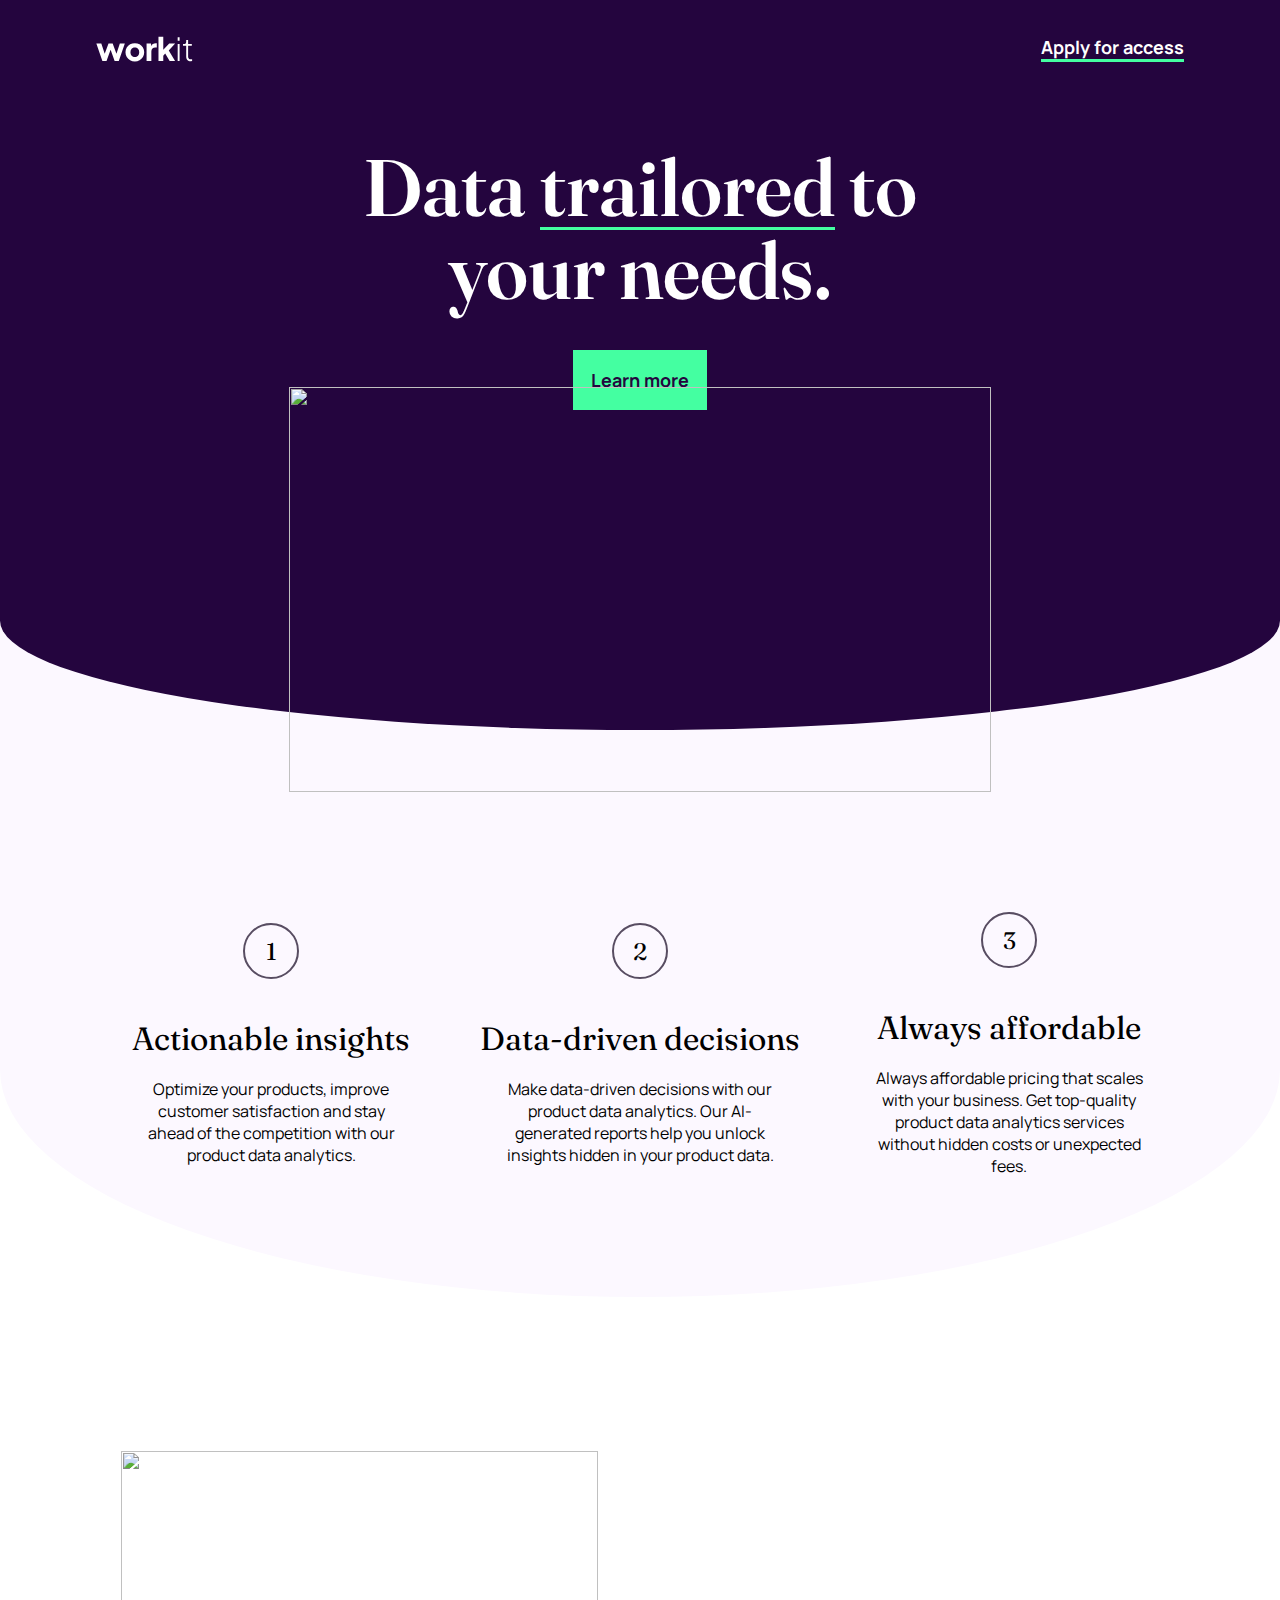
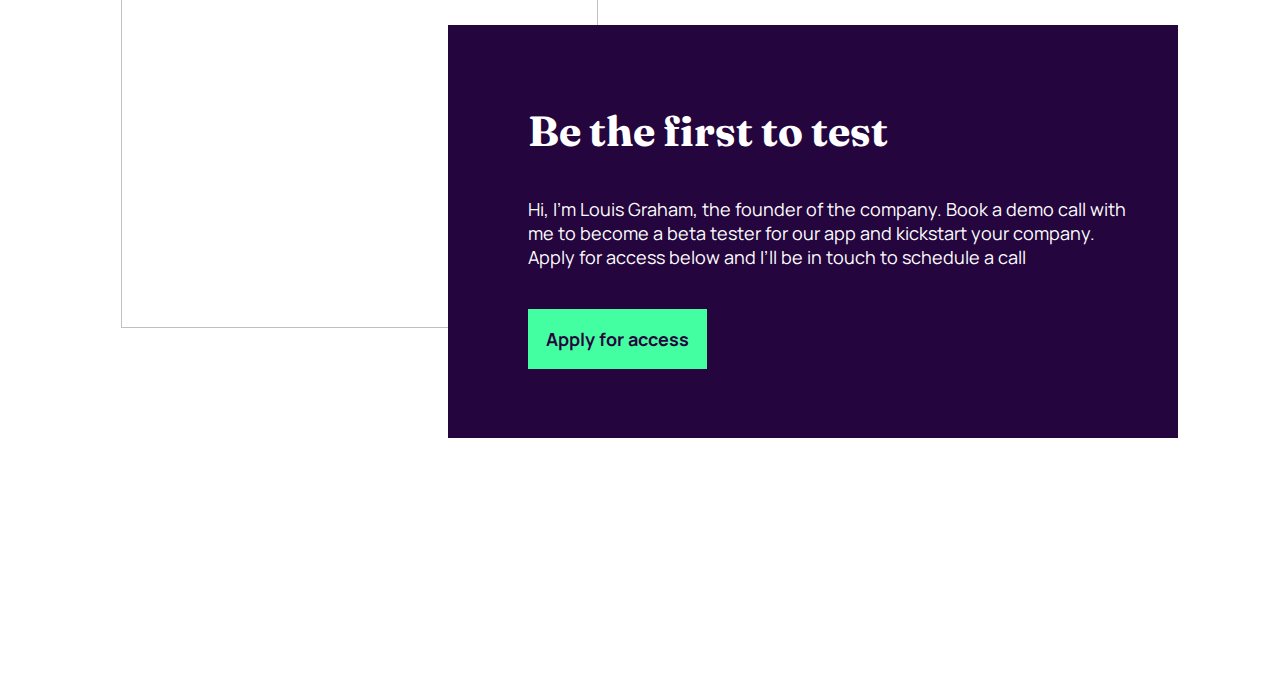
==== index.html @ 94dd2096 "completed" ====
<!DOCTYPE html>
<html lang="en">
  <head>
    <meta charset="UTF-8" />
    <meta name="viewport" content="width=device-width, initial-scale=1.0" />

    <link rel="preconnect" href="https://fonts.googleapis.com" />
    <link rel="preconnect" href="https://fonts.gstatic.com" crossorigin />
    <link
      href="https://fonts.googleapis.com/css2?family=Fraunces:opsz,wght@9..144,600&family=Manrope&display=swap"
      rel="stylesheet"
    />
    <link rel="stylesheet" href="style.css" />

    <title>Workit landing page</title>
  </head>
  <body>
    <main class="container">
      <header>
        <div class="heading">
          <svg
            xmlns="http://www.w3.org/2000/svg"
            width="97"
            height="26"
            viewBox="0 0 97 26"
          >
            <path
              fill="#FFF"
              d="m10.528 25 4.064-11.2L18.624 25h4.16l6.048-17.472H23.84l-3.392 10.144-3.776-10.144h-4.16L8.704 17.672 5.312 7.528H.352L6.368 25h4.16Zm28.324.384c1.728 0 3.296-.395 4.704-1.184a9.132 9.132 0 0 0 3.376-3.248c.842-1.376 1.264-2.939 1.264-4.688 0-1.77-.422-3.339-1.264-4.704a9.173 9.173 0 0 0-3.376-3.232c-1.408-.79-2.976-1.184-4.704-1.184-1.728 0-3.302.395-4.72 1.184a9.138 9.138 0 0 0-3.392 3.232c-.843 1.365-1.264 2.933-1.264 4.704 0 1.75.42 3.312 1.264 4.688a9.097 9.097 0 0 0 3.392 3.248c1.418.79 2.992 1.184 4.72 1.184Zm0-4.32c-1.302 0-2.363-.448-3.184-1.344-.822-.896-1.232-2.048-1.232-3.456 0-1.387.41-2.533 1.232-3.44.82-.907 1.882-1.36 3.184-1.36 1.3 0 2.357.453 3.168 1.36.81.907 1.216 2.053 1.216 3.44 0 1.408-.406 2.56-1.216 3.456-.811.896-1.867 1.344-3.168 1.344ZM55.367 25v-9.408c0-1.301.363-2.31 1.088-3.024.725-.715 1.675-1.072 2.848-1.072h1.504v-4.16h-1.024c-1.067 0-2.01.197-2.832.592-.821.395-1.456 1.136-1.904 2.224V7.528h-4.48V25h4.8Zm11.908 0v-5.344l1.92-2.112L73.643 25h5.44l-6.304-10.432 6.336-7.04h-5.92l-5.92 6.304V.776h-4.8V25h4.8ZM83.598 4.68V1.16h-1.92v3.52h1.92Zm0 20.32V8.008h-1.92V25h1.92Zm11.012.192c.17 0 .405-.01.704-.032.298-.021.565-.064.8-.128v-1.76a11.29 11.29 0 0 1-1.216.096c-.768 0-1.355-.139-1.76-.416a2.012 2.012 0 0 1-.816-1.088 4.628 4.628 0 0 1-.208-1.376V9.832h3.712V8.008h-3.712V4.04h-1.92v1.824c0 .661-.176 1.184-.528 1.568-.352.384-.838.576-1.456.576h-1.216v1.824h3.2v10.656c0 1.536.378 2.704 1.136 3.504.757.8 1.85 1.2 3.28 1.2Z"
            />
          </svg>
          <p><a href="#"> Apply for access </a></p>
        </div>
        <div class="heading-text">
          Data <span>trailored</span> to <br />
          your needs.
        </div>
        <div class="learn-more">
          <a href="#">Learn more</a>
        </div>
      </header>
      <div class="product">
        <div class="heading-secondary">
          <img src="./assets/images/image-hero.webp" alt="" />
          <div class="details-content">
            <div class="details">
              <p class="number">1</p>
              <div class="details-text">
                <p class="heading-small">Actionable insights</p>
                <p class="text">
                  Optimize your products, improve customer satisfaction and stay
                  ahead of the competition with our product data analytics.
                </p>
              </div>
            </div>
            <div class="details">
              <p class="number">2</p>
              <div class="details-text">
                <p class="heading-small">Data-driven decisions</p>
                <p class="text">
                  Make data-driven decisions with our product data analytics.
                  Our AI-generated reports help you unlock insights hidden in
                  your product data.
                </p>
              </div>
            </div>
            <div class="details">
              <p class="number">3</p>
              <div class="details-text">
                <p class="heading-small">Always affordable</p>
                <p class="text">
                  Always affordable pricing that scales with your business. Get
                  top-quality product data analytics services without hidden
                  costs or unexpected fees.
                </p>
              </div>
            </div>
          </div>
        </div>
      </div>
    </main>

    <div class="action">
      <img src="./assets/images/image-founder.webp" alt="" />
      <div class="action-content">
        <div class="heading-mid">Be the first to test</div>
        <p>
          Hi, I'm Louis Graham, the founder of the company. Book a demo call
          with me to become a beta tester for our app and kickstart your
          company. Apply for access below and I’ll be in touch to schedule a
          call
        </p>
        <a href="#">Apply for access</a>
      </div>
    </div>

    <div class="secondary-logo">
      <img src="./assets/images/logo-dark.svg" alt="" srcset="" />
    </div>
    <footer>
      <div class="footer">
        <a href="#" class="socials">
          <img src="./assets/images/icon-facebook.svg" alt="" />
        </a>
        <a href="#">
          <img src="./assets/images/icon-twitter.svg" alt="" />
        </a>

        <a href="#">
          <img src="./assets/images/icon-instagram.svg" alt="" />
        </a>
      </div>
    </footer>
  </body>
</html>
---- style.css ----
* {
  padding: 0;
  margin: 0;
  box-sizing: border-box;
}

body {
  max-width: 1440px;
}

.container {
  position: relative;
}

header {
  color: #fff;
  height: 730px;
  width: 100%;
  position: relative;
  overflow: hidden;
}

@media only screen and (max-width: 768px) {
  header {
    height: 540.24px;
  }
}

@media only screen and (max-width: 481px) {
  header {
    height: 481.71px;
  }
}

header:before {
  content: "";
  position: absolute;
  top: 0px;
  left: 0px;
  width: 100%;
  height: 100%;
  background-color: #24053e;
  z-index: -1;
  border-radius: 0 0 50% 50% / 0 0 15% 15%;
  /* clip-path: circle(61vh at 50% -6vh);
  transform: scale(1.9); */
}

header .heading {
  padding: 35px 95.76px 35px 95.76px;
  display: flex;
  align-items: center;
  justify-content: space-between;
}

@media only screen and (max-width: 768px) {
  header .heading {
    padding: 30px 24.61px 0px 24.61px;
    display: flex;
    align-items: center;
    justify-content: space-between;
  }
}

a:link {
  display: inline-block;
  cursor: pointer;
  text-align: center;
  text-decoration: none;
  font-family: "Manrope";
  font-weight: bold;
  font-size: 18px;
  padding: 18px;
  color: #24053e;
  background-color: rgb(68, 255, 161);
}

a:active,
a:hover {
  color: rgb(68, 255, 161);
  border: 2px solid rgb(68, 255, 161);
  background-color: #24053e;
}

header .heading p a {
  color: #fff;
  border-bottom: 3px solid rgb(68, 255, 161);
}

header .heading p a:link {
  background-color: inherit;
  color: inherit;
  padding: 0;
}

header .heading p a:active,
header .heading p a:hover {
  padding-bottom: 2px;
  border: none;
  border-bottom: 3px solid rgb(68, 255, 161);
  color: rgb(68, 255, 161);
}

header .heading-text {
  font-family: "Fraunces";
  font-size: 80px;
  line-height: 1;
  font-weight: 600;
  text-align: center;
  margin-top: 50px;
}
header .heading-text span {
  display: inline-block;
  border-bottom: 3px solid rgb(68, 255, 161);
}

@media only screen and (max-width: 768px) {
  header .heading-text {
    font-size: 50px;
    line-height: 1;
    font-weight: 600;
    text-align: center;
    /* margin-top: 30px; */
  }
}

header .learn-more {
  display: flex;
  justify-content: center;
  margin-top: 40px;
}

.container .product {
  width: 100%;
  position: absolute;
  top: 43vh;
  left: 0;
}

.container .heading-secondary {
  /* width: 100; */
  display: flex;
  justify-content: center;
  align-items: center;
  flex-direction: column;
  position: relative;
}

.container .heading-secondary:before {
  content: "";
  position: absolute;
  top: 0px;
  left: 0px;
  width: 100%;
  height: 100%;
  background-color: #fcf8ff;
  z-index: -2;
  border-radius: 0 0 50% 50% / 0 0 25% 25%;
  /* clip-path: circle(61vh at 50% -6vh);
  transform: scale(1.9); */
}

.heading-secondary img {
  height: 405px;
  width: 702px;
  display: block;
}

.details-content {
  font-size: 14px;
  padding: 120px;
  display: flex;
  gap: 15px;
  justify-content: space-around;
}

@media only screen and (max-width: 768px) {
  .container .product {
    width: 100%;
    position: absolute;
    top: 50vh;
    left: 0;
  }

  .heading-secondary img {
    height: 296px;
    width: 514px;
    display: block;
  }
  .details-content {
    padding: 50px;
    flex-direction: column;
    margin-bottom: 70px;
  }
}

@media only screen and (max-width: 481px) {
  .container .product {
    width: 100%;
    position: absolute;
    top: 45vh;
    left: 0;
  }

  .heading-secondary img {
    height: 184px;
    width: 320px;
    display: block;
  }
  .details-content {
    padding: 50px;
    flex-direction: column;
    margin-bottom: 70px;
  }
}

.details {
  font-family: "Fraunces", sans-serif;
  width: 354px;
  display: flex;
  justify-content: center;
  align-items: center;
  flex-direction: column;
}

.details-text {
  display: flex;
  justify-content: center;
  align-items: center;
  flex-direction: column;
  /* padding: 0 9.2px 0 9.2px; */
}

.number {
  height: 56px;
  width: 56px;
  /* text-align: center; */
  display: flex;
  justify-content: center;
  align-items: center;
  border: 2px solid rgba(88, 77, 98);
  font-size: 24px;
  border-radius: 50%;
}

.heading-small {
  font-size: 32px;
  margin: 40px 0 20px 0;
}

.text {
  font-family: "Manrope";
  font-size: 16px;
  text-align: center;
  padding: 0 20px 0 20px;
}

.text:first-child {
  padding: 0 0px 0 0px;
}
.text:last-child {
  padding: 0 40px 0 40px;
}

@media only screen and (max-width: 768px) {
  .heading-small {
    width: 100%;
    padding-left: 45px;
    text-align: left;
    font-size: 32px;
    margin: 40px 0 20px 0;
  }
  .number {
    height: 48px;
    width: 82px;
    border-radius: 50%;
  }
  .heading-small {
    font-size: 32px;
    margin: 0px 0 10px 0;
  }
  .details {
    font-family: "Fraunces", sans-serif;
    width: 600px;
    display: flex;
    /* justify-content: end; */
    align-items: center;
    height: 100%;
    flex-direction: row;
  }

  .text {
    padding: 0 0px 0 0px;
    text-align: left;
  }

  .text:last-child {
    padding: 0 45px 0 45px;
  }
}

@media only screen and (max-width: 481px) {
  .heading-small {
    padding-left: 45px;
    text-align: left;
    font-size: 32px;
    margin: 40px 0 20px 0;
  }
  .number {
    height: 46px;
    width: 48px;
    border-radius: 50%;
  }
  .heading-small {
    font-size: 24px;
    margin: 20px 0 20px 0;
    text-align: center;
    padding: 0;
  }
  .details {
    text-align: center;
    font-family: "Fraunces", sans-serif;
    max-width: 481px;
    display: flex;
    justify-content: end;
    align-items: center;
    height: 100%;
    flex-direction: column;
  }

  .text {
    padding: 0 0px 0 0px;
    text-align: center;
  }

  .text:last-child {
    padding: 0 45px 0 45px;
  }
}

.action {
  padding: 121px;
  display: flex;
  position: relative;
  margin-top: 600px;
}

.action img {
  height: 477px;
  width: 477px;
}

.action .action-content {
  height: 413px;
  width: 730px;
  padding: 80px;
  background-color: rgb(36, 5, 62);
  color: white;
  position: absolute;
  top: 41%;
  left: 35%;
}

.action .action-content .heading-mid {
  font-family: "Fraunces", sans-serif;
  font-size: 42px;
  font-weight: bold;
  margin-bottom: 20px;
}

.action .action-content p {
  width: 602px;
  font-size: 18px;
  font-family: "Manrope";
  font-weight: 400;
  color: 584D62;
  padding: 20px 0 40px 0;
}

.action .action-content a {
  font-weight: bold;
  font-size: 18px;
}

.secondary-logo img {
  display: block;
  height: 24px;
  margin: 80px 0 40px 0;
}

@media only screen and (max-width: 768px) {
  .action .action-content .heading-mid {
    font-family: "Fraunces", sans-serif;
    font-size: 42px;
    font-weight: bold;
    margin-bottom: 05px;
  }

  .action {
    padding: 40px;
    margin-top: 650px;
    margin-bottom: 160px;
  }

  .action img {
    height: 281px;
    width: 281px;
  }

  .action .action-content {
    height: auto;
    width: 514px;
    padding: 50px;
    background-color: rgb(36, 5, 62);
    color: #fcfbff;
    position: absolute;
    top: 53%;
    left: 29%;
  }

  .action .action-content p {
    width: auto;
    font-size: 16.5px;
    padding: 10px 0 20px 0;
  }

  .action .action-content a {
    font-weight: bold;
    font-size: 14px;
    width: 175px;
    height: 55px;
  }
}

@media only screen and (max-width: 481px) {
  .action .action-content .heading-mid {
    font-family: "Fraunces", sans-serif;
    font-size: 28px;
    font-weight: bold;
    margin-bottom: 20px;
  }

  .action {
    padding: 120px;
    display: flex;
    position: relative;
    align-items: center;
    margin-top: 770px;
    margin-bottom: 0;
  }
  .action .action-content {
    text-align: center;
    /* padding-left: 10px;
    padding-right: 10px; */
    height: auto;
    width: 481px;
    padding: 25px;
    background-color: rgb(36, 5, 62);
    color: #fcfbff;
    position: absolute;
    top: 60%;
    left: 0%;
  }

  .secondary-logo img {
    display: block;
    height: 24px;
    margin: 0px 0 0px 0;
  }

  .secondary-logo img {
    display: block;
    height: 24px;
    margin: 180px 0 40px 0;
  }
}

.secondary-logo,
footer {
  display: flex;
  justify-content: center;
}

footer .footer {
  display: flex;
  gap: 20px;
  flex-direction: row;
}

footer {
  padding-bottom: 80px;
}

footer .footer a:link {
  background-color: white;
  padding: 0;
  margin: 0;
}

/* tablet media querry */
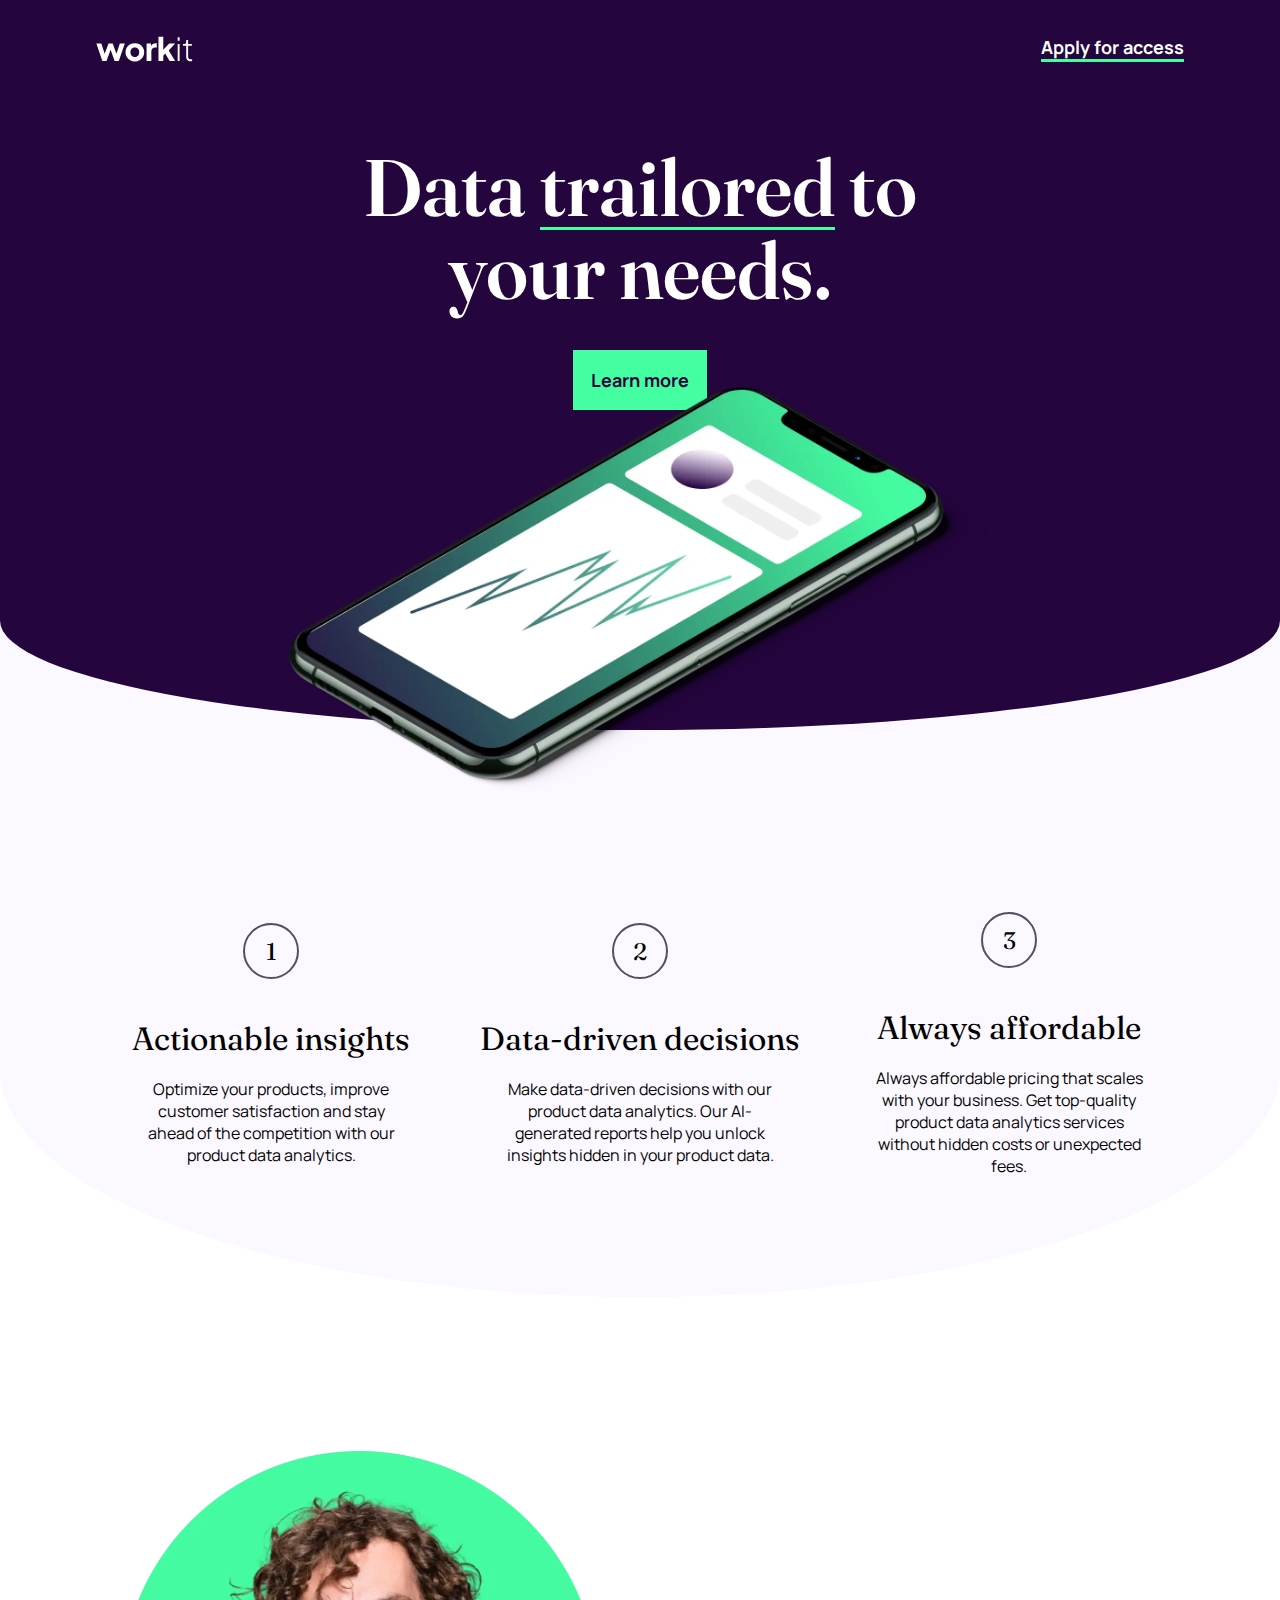
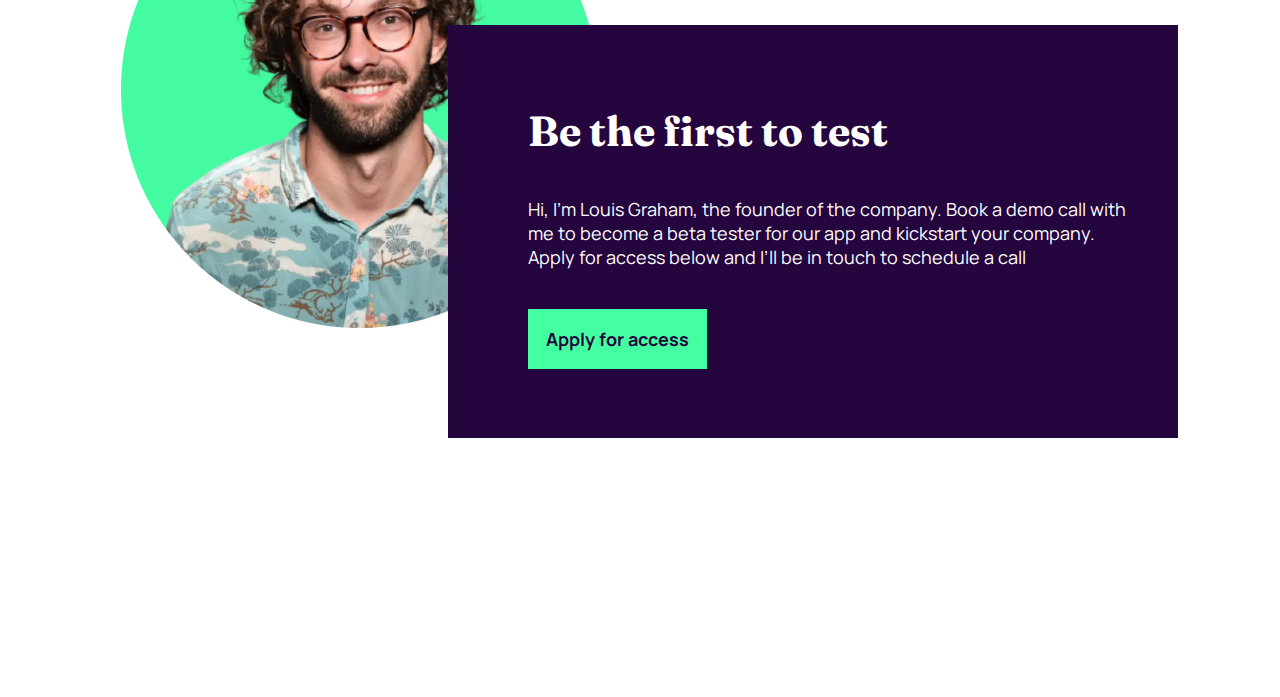
==== commit 2bcfd524: "picture attached" ====
--- a/index.html
+++ b/index.html
@@ -41,7 +41,7 @@
       </header>
       <div class="product">
         <div class="heading-secondary">
-          <img src="./assets/images/image-hero.webp" alt="" />
+          <img src="/starter-code/assets/images/image-hero.webp" alt="" />
           <div class="details-content">
             <div class="details">
               <p class="number">1</p>
@@ -81,7 +81,7 @@
     </main>
 
     <div class="action">
-      <img src="./assets/images/image-founder.webp" alt="" />
+      <img src="./starter-code/assets/images/image-founder.webp" alt="" />
       <div class="action-content">
         <div class="heading-mid">Be the first to test</div>
         <p>
